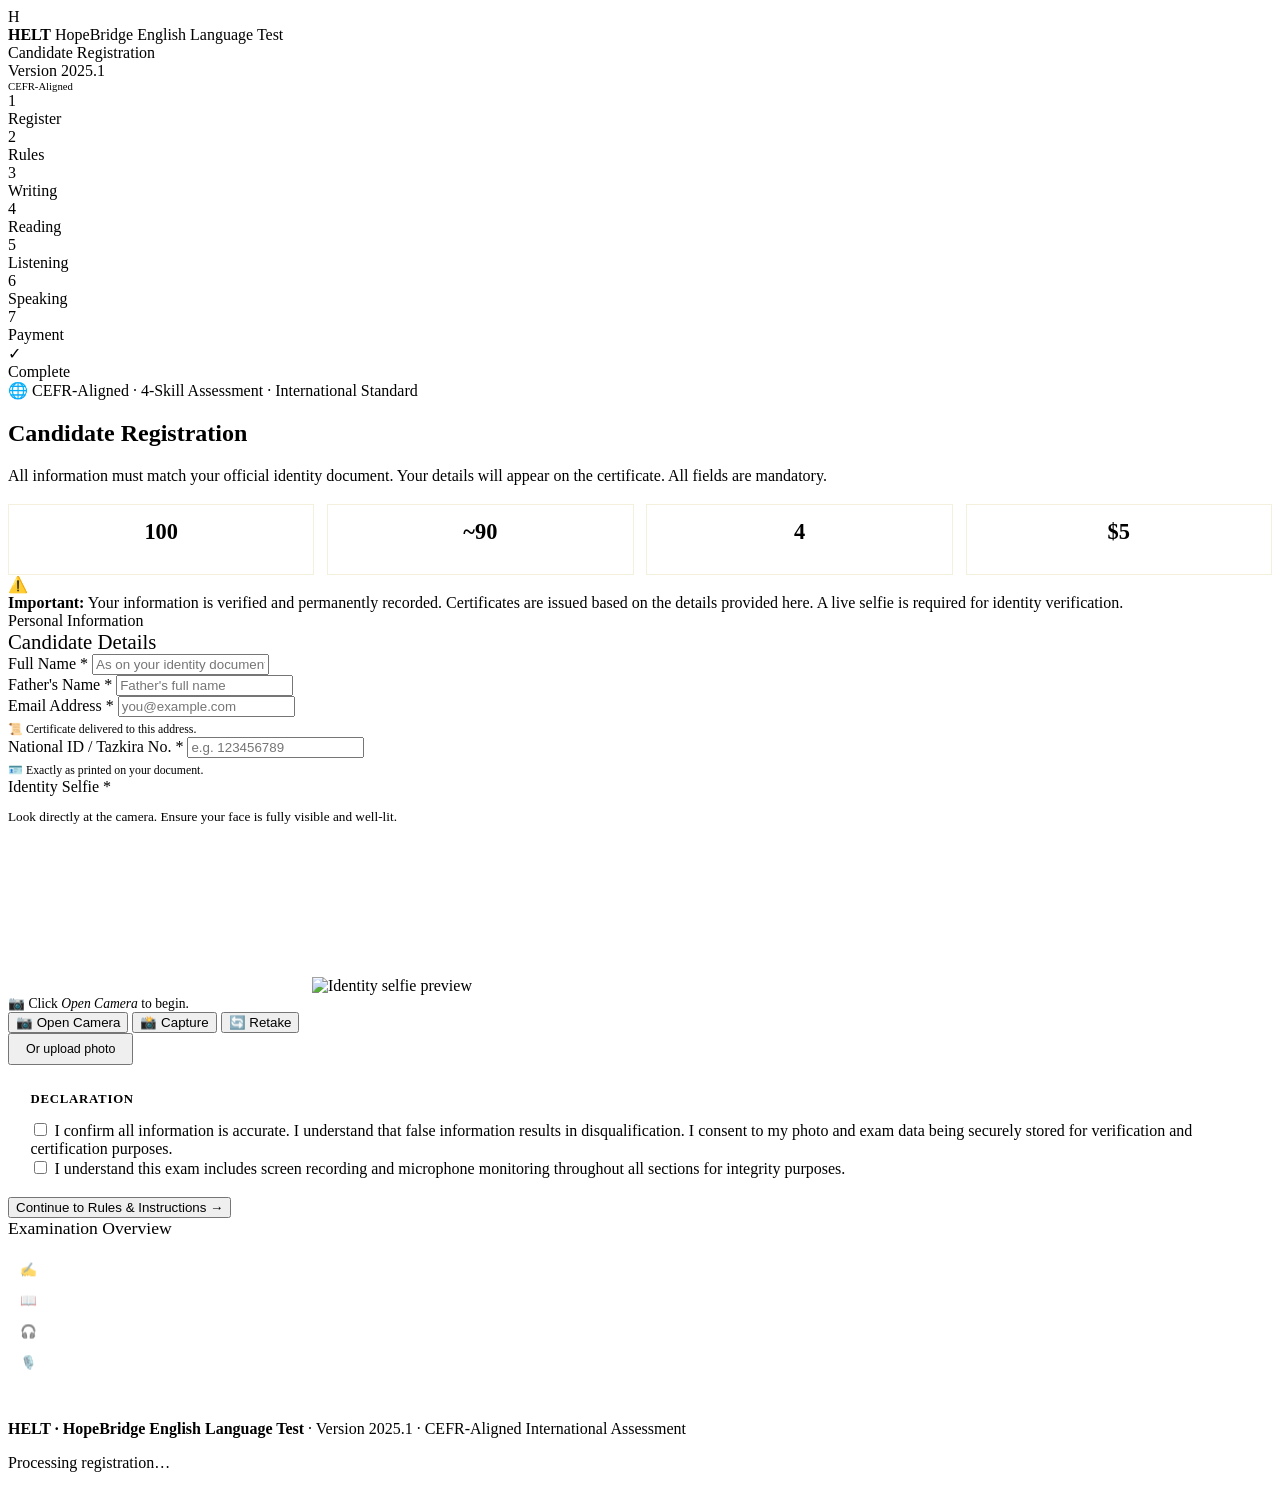
==== index.html @ 93f9d71b "Add files via upload" ====
<!DOCTYPE html>
<html lang="en">
<head>
<meta charset="UTF-8"/><meta name="viewport" content="width=device-width,initial-scale=1"/>
<title>Register — HELT · HopeBridge English Language Test</title>
<link rel="stylesheet" href="css/style.css"/>
<style>
.stat-row{display:grid;grid-template-columns:repeat(4,1fr);gap:.8rem;margin-top:1.2rem;}
.stat{background:rgba(255,255,255,.06);border:1px solid rgba(200,168,75,.18);border-radius:var(--r);padding:.9rem;text-align:center;}
.stat .sv{font-family:var(--font-d);font-size:1.4rem;color:var(--gold);font-weight:700;}
.stat .sl{font-size:.65rem;text-transform:uppercase;letter-spacing:.08em;color:rgba(255,255,255,.45);font-weight:600;margin-top:.2rem;}
</style>
</head>
<body>

<header class="h-bar">
  <div class="h-logo">
    <div class="h-logo-img" id="logo-wrap">
      <!-- Replace src with your logo file. If no image, the text fallback shows. -->
      <img src="assets/logo.png" alt="HELT Logo" onerror="this.style.display='none';document.getElementById('logo-txt').style.display='flex';" style="width:100%;height:100%;object-fit:contain;"/>
      <div class="logo-placeholder" id="logo-txt" style="display:none;">H</div>
    </div>
    <div class="h-title">
      <strong>HELT</strong>
      <span>HopeBridge English Language Test</span>
    </div>
  </div>
  <div class="h-center">Candidate Registration</div>
  <div class="h-right">
    <div>Version 2025.1</div>
    <div style="color:var(--gold);font-size:.67rem;">CEFR-Aligned</div>
  </div>
</header>

<div class="wrap">

  <!-- STEPS -->
  <div class="steps">
    <div class="step active"><div class="step-dot">1</div><div class="step-lbl">Register</div></div>
    <div class="step"><div class="step-dot">2</div><div class="step-lbl">Rules</div></div>
    <div class="step"><div class="step-dot">3</div><div class="step-lbl">Writing</div></div>
    <div class="step"><div class="step-dot">4</div><div class="step-lbl">Reading</div></div>
    <div class="step"><div class="step-dot">5</div><div class="step-lbl">Listening</div></div>
    <div class="step"><div class="step-dot">6</div><div class="step-lbl">Speaking</div></div>
    <div class="step"><div class="step-dot">7</div><div class="step-lbl">Payment</div></div>
    <div class="step"><div class="step-dot">✓</div><div class="step-lbl">Complete</div></div>
  </div>

  <!-- HERO -->
  <div class="hero-band mb3">
    <div class="chip">🌐 CEFR-Aligned · 4-Skill Assessment · International Standard</div>
    <h2>Candidate Registration</h2>
    <p>All information must match your official identity document. Your details will appear on the certificate. All fields are mandatory.</p>
    <div class="stat-row">
      <div class="stat"><div class="sv">100</div><div class="sl">Total Marks</div></div>
      <div class="stat"><div class="sv">~90</div><div class="sl">Minutes</div></div>
      <div class="stat"><div class="sv">4</div><div class="sl">Skills</div></div>
      <div class="stat"><div class="sv">$5</div><div class="sl">Exam Fee</div></div>
    </div>
  </div>

  <div class="alert alert-gold mb2">
    <span class="alert-icon">⚠️</span>
    <div><strong>Important:</strong> Your information is verified and permanently recorded. Certificates are issued based on the details provided here. A live selfie is required for identity verification.</div>
  </div>

  <!-- FORM -->
  <div class="card">
    <div class="s-label">Personal Information</div>
    <div class="s-title" style="font-size:1.3rem;">Candidate Details</div>
    <div class="divider"></div>

    <form id="reg-form" novalidate>
      <div class="g2">
        <div class="fg">
          <label class="fl" for="fullName">Full Name <span class="req">*</span></label>
          <input class="fi" type="text" id="fullName" name="fullName" placeholder="As on your identity document" required autocomplete="name"/>
          <div class="ferr"></div>
        </div>
        <div class="fg">
          <label class="fl" for="fatherName">Father's Name <span class="req">*</span></label>
          <input class="fi" type="text" id="fatherName" name="fatherName" placeholder="Father's full name" required autocomplete="off"/>
          <div class="ferr"></div>
        </div>
      </div>
      <div class="g2">
        <div class="fg">
          <label class="fl" for="email">Email Address <span class="req">*</span></label>
          <input class="fi" type="email" id="email" name="email" placeholder="you@example.com" required autocomplete="email"/>
          <div class="ferr"></div>
          <div style="font-size:.74rem;color:var(--muted);margin-top:.3rem;">📜 Certificate delivered to this address.</div>
        </div>
        <div class="fg">
          <label class="fl" for="idNumber">National ID / Tazkira No. <span class="req">*</span></label>
          <input class="fi" type="text" id="idNumber" name="idNumber" placeholder="e.g. 123456789" required data-min="5" autocomplete="off"/>
          <div class="ferr"></div>
          <div style="font-size:.74rem;color:var(--muted);margin-top:.3rem;">🪪 Exactly as printed on your document.</div>
        </div>
      </div>

      <!-- SELFIE -->
      <div class="fg">
        <label class="fl">Identity Selfie <span class="req">*</span></label>
        <div class="cam-box">
          <p style="font-size:.83rem;color:var(--muted);margin-bottom:1rem;">Look directly at the camera. Ensure your face is fully visible and well-lit.</p>
          <video id="selfie-video" autoplay playsinline></video>
          <canvas id="selfie-canvas" width="480" height="360" style="display:none;"></canvas>
          <img id="selfie-preview" alt="Identity selfie preview"/>
          <div id="cam-msg" style="font-size:.85rem;color:var(--muted);">📷 Click <em>Open Camera</em> to begin.</div>
          <div class="cam-controls">
            <button type="button" class="btn btn-primary" id="openCam">📷 Open Camera</button>
            <button type="button" class="btn btn-gold hidden" id="captureSelfie">📸 Capture</button>
            <button type="button" class="btn btn-outline hidden" id="retakeSelfie">🔄 Retake</button>
          </div>
          <input type="file" id="selfie-file" accept="image/*" capture="user" style="display:none;"/>
          <button type="button" class="btn btn-outline mt2" id="uploadSelfie" style="font-size:.78rem;padding:.45rem 1rem;">Or upload photo</button>
        </div>
        <div class="ferr" id="selfie-err"></div>
      </div>

      <!-- CONSENT -->
      <div style="background:var(--ivory);border:1.5px solid var(--border-2);border-radius:var(--r);padding:1.2rem 1.4rem;margin-top:.5rem;">
        <div style="font-size:.8rem;font-weight:600;color:var(--ink);margin-bottom:.8rem;text-transform:uppercase;letter-spacing:.06em;">Declaration</div>
        <div class="chk-row">
          <input type="checkbox" id="consent" required/>
          <label for="consent">I confirm all information is accurate. I understand that false information results in disqualification. I consent to my photo and exam data being securely stored for verification and certification purposes.</label>
        </div>
        <div class="chk-row">
          <input type="checkbox" id="consent2" required/>
          <label for="consent2">I understand this exam includes screen recording and microphone monitoring throughout all sections for integrity purposes.</label>
        </div>
        <div class="ferr" id="consent-err"></div>
      </div>

      <div class="mt3">
        <button type="submit" class="btn btn-gold btn-lg btn-full">Continue to Rules & Instructions →</button>
      </div>
    </form>
  </div>

  <!-- EXAM OVERVIEW -->
  <div class="card card-dark">
    <div style="font-family:var(--font-d);font-size:1.1rem;color:var(--gold);margin-bottom:.9rem;">Examination Overview</div>
    <table class="tbl">
      <tr style="background:transparent;"><td style="border:none;padding:.4rem .6rem;font-size:.84rem;color:rgba(255,255,255,.7);">✍️ Writing</td><td style="border:none;color:rgba(255,255,255,.7);font-size:.84rem;">25 marks · 30 min · Examiner review</td></tr>
      <tr style="background:transparent;"><td style="border:none;padding:.4rem .6rem;font-size:.84rem;color:rgba(255,255,255,.7);">📖 Reading</td><td style="border:none;color:rgba(255,255,255,.7);font-size:.84rem;">25 marks · 25 min · Auto-graded</td></tr>
      <tr style="background:transparent;"><td style="border:none;padding:.4rem .6rem;font-size:.84rem;color:rgba(255,255,255,.7);">🎧 Listening</td><td style="border:none;color:rgba(255,255,255,.7);font-size:.84rem;">25 marks · 20 min · Auto-graded</td></tr>
      <tr style="background:transparent;"><td style="border:none;padding:.4rem .6rem;font-size:.84rem;color:rgba(255,255,255,.7);">🎙️ Speaking</td><td style="border:none;color:rgba(255,255,255,.7);font-size:.84rem;">25 marks · 15 min · Examiner review</td></tr>
    </table>
    <div style="margin-top:.8rem;font-size:.74rem;color:rgba(255,255,255,.3);border-top:1px solid rgba(255,255,255,.08);padding-top:.8rem;">
      CEFR levels: Elementary (A1) · Basic (A2–B1) · Intermediate (B1–B2) · Advanced (C1–C2)
    </div>
  </div>

</div>

<footer class="footer"><strong>HELT · HopeBridge English Language Test</strong> · Version 2025.1 · CEFR-Aligned International Assessment</footer>

<div id="loading"><div class="spin"></div><p>Processing registration…</p></div>

<script src="js/utils.js"></script>
<script>
// ── SELFIE CAM ──────────────────────────────────────────────
let stream=null, selfieDataUrl=null;
const vid=document.getElementById('selfie-video');
const cvs=document.getElementById('selfie-canvas');
const prv=document.getElementById('selfie-preview');
const camMsg=document.getElementById('cam-msg');
const openBtn=document.getElementById('openCam');
const capBtn=document.getElementById('captureSelfie');
const retakeBtn=document.getElementById('retakeSelfie');
const fileInp=document.getElementById('selfie-file');
const uploadBtn=document.getElementById('uploadSelfie');

openBtn.addEventListener('click', async()=>{
  try{
    stream=await navigator.mediaDevices.getUserMedia({video:{facingMode:'user'},audio:false});
    vid.srcObject=stream; vid.style.display='block';
    camMsg.style.display='none'; openBtn.classList.add('hidden');
    capBtn.classList.remove('hidden');
  }catch{ fileInp.click(); }
});

capBtn.addEventListener('click', ()=>{
  const ctx=cvs.getContext('2d');
  cvs.width=vid.videoWidth||480; cvs.height=vid.videoHeight||360;
  ctx.drawImage(vid,0,0);
  selfieDataUrl=cvs.toDataURL('image/jpeg',.88);
  prv.src=selfieDataUrl; prv.style.display='block';
  vid.style.display='none';
  capBtn.classList.add('hidden'); retakeBtn.classList.remove('hidden');
  uploadBtn.style.display='none';
  if(stream){stream.getTracks().forEach(t=>t.stop());stream=null;}
  document.getElementById('selfie-err').classList.remove('show');
});

retakeBtn.addEventListener('click',()=>{
  selfieDataUrl=null; prv.style.display='none'; prv.src='';
  retakeBtn.classList.add('hidden'); openBtn.classList.remove('hidden');
  camMsg.style.display='block'; uploadBtn.style.display='';
});

uploadBtn.addEventListener('click',()=>fileInp.click());
fileInp.addEventListener('change',e=>{
  const f=e.target.files[0]; if(!f) return;
  const r=new FileReader();
  r.onload=ev=>{
    selfieDataUrl=ev.target.result; prv.src=selfieDataUrl; prv.style.display='block';
    camMsg.style.display='none'; openBtn.classList.add('hidden');
    retakeBtn.classList.remove('hidden'); capBtn.classList.add('hidden');
    document.getElementById('selfie-err').classList.remove('show');
  };
  r.readAsDataURL(f);
});

// ── FORM SUBMIT ──────────────────────────────────────────────
document.getElementById('reg-form').addEventListener('submit', function(e){
  e.preventDefault();
  let ok=validateForm(this);

  if(!selfieDataUrl){
    const el=document.getElementById('selfie-err');
    el.textContent='Please capture or upload your identity photo.';
    el.classList.add('show'); ok=false;
  }
  if(!document.getElementById('consent').checked||!document.getElementById('consent2').checked){
    const el=document.getElementById('consent-err');
    el.textContent='Please confirm both declarations to proceed.';
    el.classList.add('show'); ok=false;
  } else { document.getElementById('consent-err').classList.remove('show'); }

  if(!ok) return;

  showLoad('Preparing your examination…');

  const setIdx = Math.floor(Date.now()/1000) % 3;
  const examId = makeExamId();

  const candidate={
    fullName:  document.getElementById('fullName').value.trim(),
    fatherName:document.getElementById('fatherName').value.trim(),
    email:     document.getElementById('email').value.trim(),
    idNumber:  document.getElementById('idNumber').value.trim(),
    selfie:    selfieDataUrl,
    examId, setIdx,
    registeredAt: new Date().toISOString()
  };

  S.set('candidate',  candidate);
  S.set('qSetIdx',    setIdx);
  S.set('examId',     examId);
  S.set('tabSwitches',0);

  setTimeout(()=>{ hideLoad(); window.location.href='rules.html'; }, 800);
});

document.querySelectorAll('.fi').forEach(i=>i.addEventListener('blur',()=>validateField(i)));
</script>
</body>
</html>
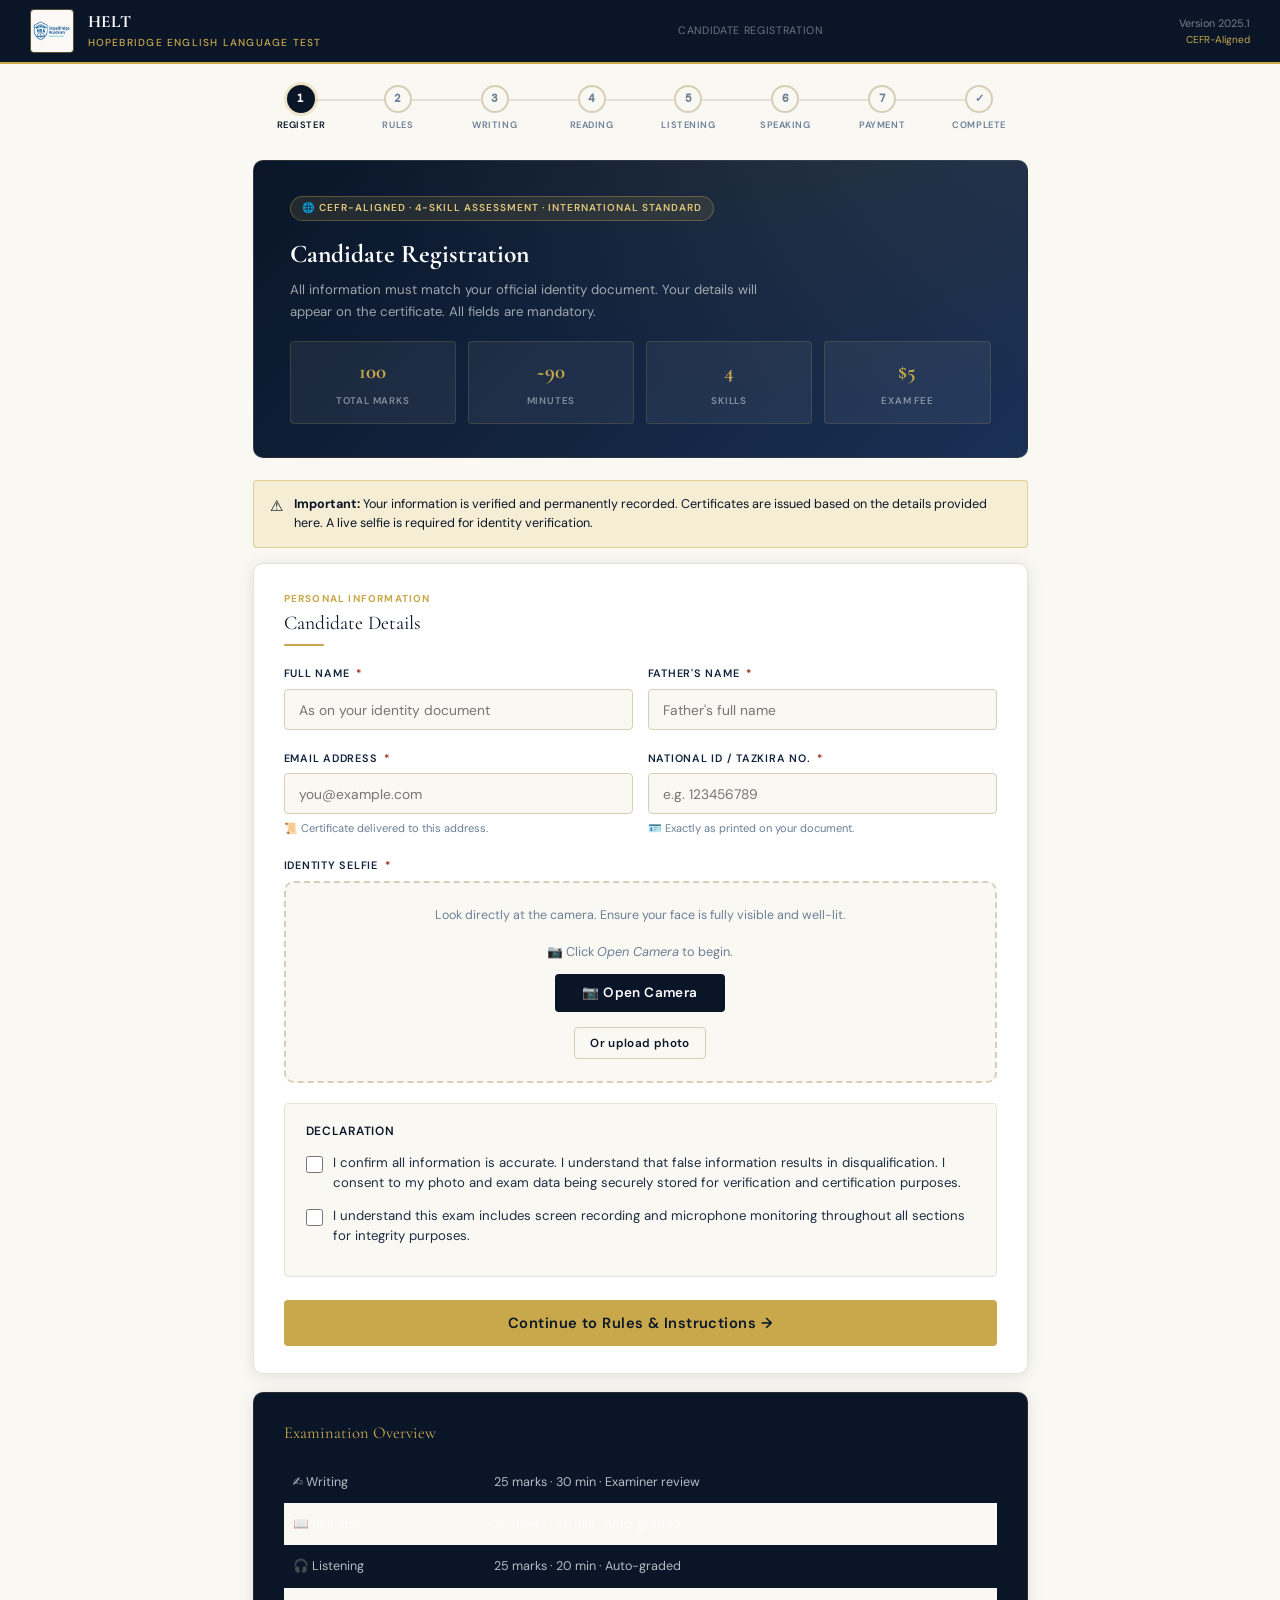
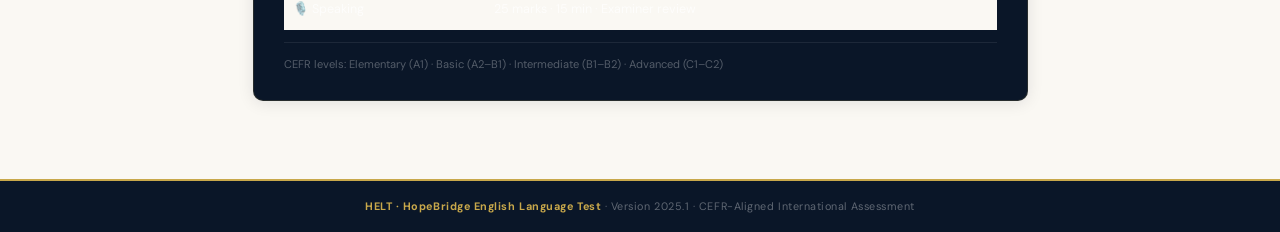
==== commit 8fba5f07: "Update index.html" ====
--- a/index.html
+++ b/index.html
@@ -3,7 +3,7 @@
 <head>
 <meta charset="UTF-8"/><meta name="viewport" content="width=device-width,initial-scale=1"/>
 <title>Register — HELT · HopeBridge English Language Test</title>
-<link rel="stylesheet" href="css/style.css"/>
+<link rel="stylesheet" href="style.css"/>
 <style>
 .stat-row{display:grid;grid-template-columns:repeat(4,1fr);gap:.8rem;margin-top:1.2rem;}
 .stat{background:rgba(255,255,255,.06);border:1px solid rgba(200,168,75,.18);border-radius:var(--r);padding:.9rem;text-align:center;}
@@ -17,7 +17,7 @@
   <div class="h-logo">
     <div class="h-logo-img" id="logo-wrap">
       <!-- Replace src with your logo file. If no image, the text fallback shows. -->
-      <img src="assets/logo.png" alt="HELT Logo" onerror="this.style.display='none';document.getElementById('logo-txt').style.display='flex';" style="width:100%;height:100%;object-fit:contain;"/>
+      <img src="logo.png" alt="HELT Logo" onerror="this.style.display='none';document.getElementById('logo-txt').style.display='flex';" style="width:100%;height:100%;object-fit:contain;"/>
       <div class="logo-placeholder" id="logo-txt" style="display:none;">H</div>
     </div>
     <div class="h-title">
@@ -158,7 +158,7 @@
 
 <div id="loading"><div class="spin"></div><p>Processing registration…</p></div>
 
-<script src="js/utils.js"></script>
+<script src="utils.js"></script>
 <script>
 // ── SELFIE CAM ──────────────────────────────────────────────
 let stream=null, selfieDataUrl=null;
--- a/style.css
+++ b/style.css
@@ -0,0 +1,907 @@
+@import url('https://fonts.googleapis.com/css2?family=Cormorant+Garamond:ital,wght@0,400;0,600;0,700;1,400&family=DM+Sans:wght@300;400;500;600&family=DM+Mono:wght@400;500&display=swap');
+
+:root {
+  --ink:        #0A1628;
+  --ink-2:      #12243D;
+  --ink-3:      #1A3055;
+  --gold:       #C8A84B;
+  --gold-2:     #E2C87A;
+  --gold-pale:  #F5EDD4;
+  --ivory:      #FAF8F3;
+  --white:      #FFFFFF;
+  --text:       #1C2D42;
+  --muted:      #6B7F96;
+  --border:     #D8CEB8;
+  --border-2:   #E8E2D6;
+  --ok:         #1E7A4A;
+  --err:        #9B2316;
+  --warn:       #B5620A;
+  --r:          4px;
+  --r-lg:       10px;
+  --sh:         0 2px 16px rgba(10,22,40,.10);
+  --sh-lg:      0 8px 40px rgba(10,22,40,.16);
+  --sh-xl:      0 20px 60px rgba(10,22,40,.22);
+  --tr:         .18s ease;
+  --font-d:     'Cormorant Garamond', Georgia, serif;
+  --font-b:     'DM Sans', system-ui, sans-serif;
+  --font-m:     'DM Mono', 'Courier New', monospace;
+}
+
+*, *::before, *::after { box-sizing: border-box; margin: 0; padding: 0; }
+html { font-size: 15px; scroll-behavior: smooth; }
+
+body {
+  font-family: var(--font-b);
+  background: var(--ivory);
+  color: var(--text);
+  min-height: 100vh;
+  line-height: 1.65;
+  -webkit-font-smoothing: antialiased;
+}
+
+::-webkit-scrollbar { width: 5px; }
+::-webkit-scrollbar-track { background: transparent; }
+::-webkit-scrollbar-thumb { background: var(--gold); border-radius: 3px; }
+
+/* ─── HEADER ───────────────────────────────────────────────── */
+.h-bar {
+  background: var(--ink);
+  border-bottom: 2px solid var(--gold);
+  display: grid;
+  grid-template-columns: auto 1fr auto;
+  align-items: center;
+  gap: 1.2rem;
+  padding: 0 2rem;
+  min-height: 64px;
+  position: sticky;
+  top: 0;
+  z-index: 200;
+}
+
+.h-logo {
+  display: flex;
+  align-items: center;
+  gap: .9rem;
+}
+
+.h-logo-img {
+  width: 44px;
+  height: 44px;
+  object-fit: contain;
+  border-radius: 4px;
+  border: 1.5px solid rgba(200,168,75,.35);
+  background: rgba(200,168,75,.07);
+  display: flex;
+  align-items: center;
+  justify-content: center;
+  overflow: hidden;
+  flex-shrink: 0;
+}
+
+.h-logo-img img { width: 100%; height: 100%; object-fit: contain; }
+.h-logo-img .logo-placeholder {
+  font-family: var(--font-d);
+  font-size: 1.3rem;
+  font-weight: 700;
+  color: var(--gold);
+  letter-spacing: -.02em;
+}
+
+.h-title { line-height: 1.2; }
+.h-title strong {
+  display: block;
+  font-family: var(--font-d);
+  font-size: 1.15rem;
+  font-weight: 700;
+  color: var(--white);
+  letter-spacing: .01em;
+}
+.h-title span {
+  font-size: .68rem;
+  color: var(--gold);
+  letter-spacing: .12em;
+  text-transform: uppercase;
+  font-weight: 500;
+}
+
+.h-center {
+  text-align: center;
+  font-size: .72rem;
+  color: rgba(255,255,255,.4);
+  letter-spacing: .06em;
+  text-transform: uppercase;
+}
+
+.h-right {
+  text-align: right;
+  font-size: .72rem;
+  color: rgba(255,255,255,.45);
+  line-height: 1.5;
+}
+.h-right .h-name { color: var(--gold-2); font-weight: 600; font-size: .8rem; }
+.h-right .h-id   { font-family: var(--font-m); font-size: .67rem; color: rgba(255,255,255,.3); }
+
+/* ─── TIMER BAR ────────────────────────────────────────────── */
+.t-bar {
+  background: var(--ink-2);
+  border-bottom: 1px solid rgba(200,168,75,.2);
+  display: flex;
+  align-items: center;
+  justify-content: space-between;
+  padding: .5rem 2rem;
+  gap: 1.5rem;
+  position: sticky;
+  top: 64px;
+  z-index: 199;
+}
+
+.t-section {
+  display: flex;
+  align-items: center;
+  gap: .6rem;
+  font-size: .72rem;
+  color: rgba(255,255,255,.45);
+  letter-spacing: .06em;
+  text-transform: uppercase;
+  font-weight: 500;
+}
+.t-section-dot {
+  width: 6px; height: 6px;
+  border-radius: 50%;
+  background: var(--gold);
+  flex-shrink: 0;
+}
+
+.t-timer {
+  display: flex;
+  flex-direction: column;
+  align-items: center;
+}
+.t-label {
+  font-size: .58rem;
+  letter-spacing: .1em;
+  text-transform: uppercase;
+  color: rgba(255,255,255,.3);
+  margin-bottom: .1rem;
+}
+.t-value {
+  font-family: var(--font-m);
+  font-size: 1.5rem;
+  color: var(--white);
+  letter-spacing: .06em;
+  font-weight: 500;
+  line-height: 1;
+}
+.t-value.warn   { color: #FFB347; }
+.t-value.danger { color: #FF5C5C; animation: blink .7s infinite; }
+
+.t-info {
+  font-size: .7rem;
+  color: rgba(255,255,255,.3);
+  text-align: right;
+  line-height: 1.6;
+}
+
+.t-progress {
+  height: 2px;
+  background: rgba(255,255,255,.07);
+  overflow: hidden;
+}
+.t-progress-fill {
+  height: 100%;
+  background: linear-gradient(90deg, var(--gold), var(--gold-2));
+  transition: width 1s linear;
+}
+
+@keyframes blink { 0%,100%{opacity:1} 50%{opacity:.4} }
+
+/* ─── STEP TRACKER ─────────────────────────────────────────── */
+.steps {
+  display: flex;
+  align-items: center;
+  gap: 0;
+  padding: 1.4rem 0 1.8rem;
+  overflow-x: auto;
+}
+
+.step {
+  display: flex;
+  flex-direction: column;
+  align-items: center;
+  gap: .3rem;
+  flex: 1;
+  min-width: 72px;
+  position: relative;
+}
+
+.step:not(:last-child)::after {
+  content: '';
+  position: absolute;
+  top: 14px;
+  left: calc(50% + 14px);
+  right: calc(-50% + 14px);
+  height: 1.5px;
+  background: var(--border-2);
+}
+.step.done:not(:last-child)::after { background: var(--gold); }
+
+.step-dot {
+  width: 28px; height: 28px;
+  border-radius: 50%;
+  border: 2px solid var(--border);
+  background: var(--ivory);
+  display: flex;
+  align-items: center;
+  justify-content: center;
+  font-size: .72rem;
+  font-weight: 700;
+  color: var(--muted);
+  z-index: 1;
+  position: relative;
+  transition: all var(--tr);
+  font-family: var(--font-m);
+}
+.step.done   .step-dot { background: var(--gold); border-color: var(--gold); color: var(--ink); }
+.step.active .step-dot { background: var(--ink);  border-color: var(--ink);  color: var(--white); box-shadow: 0 0 0 3px rgba(200,168,75,.25); }
+
+.step-lbl {
+  font-size: .62rem;
+  font-weight: 600;
+  letter-spacing: .06em;
+  text-transform: uppercase;
+  color: var(--muted);
+  text-align: center;
+}
+.step.active .step-lbl { color: var(--ink); }
+.step.done   .step-lbl { color: var(--gold); }
+
+/* ─── LAYOUT ────────────────────────────────────────────────── */
+.wrap   { max-width: 820px;  margin: 0 auto; padding: 0 1.5rem 4rem; }
+.wrap-w { max-width: 1020px; margin: 0 auto; padding: 0 1.5rem 4rem; }
+
+/* ─── CARD ──────────────────────────────────────────────────── */
+.card {
+  background: var(--white);
+  border: 1px solid var(--border-2);
+  border-radius: var(--r-lg);
+  box-shadow: var(--sh);
+  padding: 1.8rem 2rem;
+  margin-bottom: 1.2rem;
+}
+.card-sm { padding: 1.2rem 1.5rem; }
+.card-dark {
+  background: var(--ink);
+  border-color: rgba(200,168,75,.15);
+  color: var(--white);
+}
+
+/* ─── HERO BAND ─────────────────────────────────────────────── */
+.hero-band {
+  background: linear-gradient(135deg, var(--ink) 0%, var(--ink-3) 100%);
+  border-radius: var(--r-lg);
+  padding: 2.2rem 2.4rem;
+  margin-bottom: 1.2rem;
+  position: relative;
+  overflow: hidden;
+  border: 1px solid rgba(200,168,75,.15);
+}
+.hero-band::after {
+  content: '';
+  position: absolute;
+  inset: 0;
+  background: radial-gradient(ellipse at 80% -20%, rgba(200,168,75,.1) 0%, transparent 60%);
+  pointer-events: none;
+}
+.hero-band h2 {
+  font-family: var(--font-d);
+  font-size: 1.7rem;
+  color: var(--white);
+  margin-bottom: .3rem;
+}
+.hero-band p { color: rgba(255,255,255,.6); font-size: .88rem; max-width: 500px; }
+.hero-band .chip {
+  display: inline-flex;
+  align-items: center;
+  gap: .4rem;
+  background: rgba(200,168,75,.12);
+  border: 1px solid rgba(200,168,75,.35);
+  color: var(--gold-2);
+  font-size: .67rem;
+  letter-spacing: .1em;
+  text-transform: uppercase;
+  font-weight: 600;
+  padding: .22rem .75rem;
+  border-radius: 20px;
+  margin-bottom: .8rem;
+}
+
+/* ─── FORM ──────────────────────────────────────────────────── */
+.fg { margin-bottom: 1.3rem; }
+
+.fl {
+  display: block;
+  font-size: .72rem;
+  font-weight: 600;
+  letter-spacing: .07em;
+  text-transform: uppercase;
+  color: var(--ink-2);
+  margin-bottom: .4rem;
+}
+.fl .req { color: var(--err); margin-left: .2rem; }
+
+.fi, .fsel, .fta {
+  width: 100%;
+  padding: .7rem .95rem;
+  border: 1.5px solid var(--border);
+  border-radius: var(--r);
+  font-family: var(--font-b);
+  font-size: .92rem;
+  color: var(--text);
+  background: var(--ivory);
+  outline: none;
+  transition: border-color var(--tr), box-shadow var(--tr), background var(--tr);
+}
+.fi:focus, .fsel:focus, .fta:focus {
+  border-color: var(--gold);
+  box-shadow: 0 0 0 3px rgba(200,168,75,.13);
+  background: var(--white);
+}
+.fi.err { border-color: var(--err); box-shadow: 0 0 0 3px rgba(155,35,22,.09); }
+.fta { resize: vertical; min-height: 100px; }
+.ferr { font-size: .75rem; color: var(--err); margin-top: .28rem; display: none; }
+.ferr.show { display: block; }
+
+/* ─── BUTTONS ───────────────────────────────────────────────── */
+.btn {
+  display: inline-flex;
+  align-items: center;
+  justify-content: center;
+  gap: .45rem;
+  padding: .72rem 1.8rem;
+  border: none;
+  border-radius: var(--r);
+  font-family: var(--font-b);
+  font-size: .9rem;
+  font-weight: 600;
+  letter-spacing: .03em;
+  cursor: pointer;
+  transition: all var(--tr);
+  text-decoration: none;
+  white-space: nowrap;
+}
+.btn-primary { background: var(--ink); color: var(--white); }
+.btn-primary:hover { background: var(--ink-3); transform: translateY(-1px); box-shadow: var(--sh); }
+.btn-gold { background: var(--gold); color: var(--ink); }
+.btn-gold:hover { background: var(--gold-2); transform: translateY(-1px); box-shadow: 0 6px 20px rgba(200,168,75,.3); }
+.btn-outline { background: transparent; color: var(--ink); border: 1.5px solid var(--border); }
+.btn-outline:hover { border-color: var(--gold); color: var(--gold); }
+.btn-ghost { background: rgba(255,255,255,.06); color: var(--white); border: 1px solid rgba(255,255,255,.12); }
+.btn-ghost:hover { background: rgba(255,255,255,.11); }
+.btn:disabled { opacity: .45; pointer-events: none; }
+.btn-lg { padding: .88rem 2.4rem; font-size: .98rem; }
+.btn-full { width: 100%; }
+
+/* ─── ALERT / INFO BOX ──────────────────────────────────────── */
+.alert {
+  display: flex;
+  gap: .7rem;
+  align-items: flex-start;
+  padding: .9rem 1.1rem;
+  border-radius: var(--r);
+  font-size: .84rem;
+  line-height: 1.55;
+  margin-bottom: .9rem;
+}
+.alert-icon { font-size: 1rem; flex-shrink: 0; margin-top: .05rem; }
+.alert-gold  { background: var(--gold-pale);  border: 1px solid rgba(200,168,75,.45); color: var(--ink); }
+.alert-blue  { background: #EEF3FB;           border: 1px solid #BDD0EC; color: var(--ink); }
+.alert-red   { background: #FDF0EE;           border: 1px solid #E8B0A8; color: var(--err); }
+.alert-green { background: #EAF7EF;           border: 1px solid #A3D9B8; color: var(--ok);  }
+.alert-dark  { background: rgba(255,255,255,.05); border: 1px solid rgba(255,255,255,.1); color: rgba(255,255,255,.8); }
+
+/* ─── SECTION LABEL / HEADING ───────────────────────────────── */
+.s-label {
+  font-size: .67rem;
+  font-weight: 700;
+  letter-spacing: .12em;
+  text-transform: uppercase;
+  color: var(--gold);
+  margin-bottom: .3rem;
+}
+.s-title {
+  font-family: var(--font-d);
+  font-size: 1.6rem;
+  color: var(--ink);
+  line-height: 1.2;
+}
+.s-sub {
+  font-size: .85rem;
+  color: var(--muted);
+  margin-top: .2rem;
+}
+.divider {
+  width: 40px; height: 2px;
+  background: var(--gold);
+  border-radius: 1px;
+  margin: .55rem 0 1.3rem;
+}
+
+/* ─── BADGE ─────────────────────────────────────────────────── */
+.badge {
+  display: inline-flex;
+  align-items: center;
+  gap: .3rem;
+  padding: .2rem .65rem;
+  border-radius: 20px;
+  font-size: .67rem;
+  font-weight: 700;
+  letter-spacing: .07em;
+  text-transform: uppercase;
+}
+.badge-gold  { background: var(--gold-pale); color: var(--ink);  border: 1px solid rgba(200,168,75,.5); }
+.badge-ink   { background: var(--ink);       color: var(--white); }
+.badge-green { background: #EAF7EF;          color: var(--ok);   border: 1px solid #A3D9B8; }
+.badge-red   { background: #FDF0EE;          color: var(--err);  border: 1px solid #E8B0A8; }
+
+/* ─── MCQ ───────────────────────────────────────────────────── */
+.mcq { display: flex; flex-direction: column; gap: .55rem; }
+
+.mcq-opt {
+  display: flex;
+  align-items: flex-start;
+  gap: .85rem;
+  padding: .82rem 1rem;
+  border: 1.5px solid var(--border-2);
+  border-radius: var(--r);
+  cursor: pointer;
+  transition: all var(--tr);
+  user-select: none;
+  background: var(--white);
+}
+.mcq-opt:hover { border-color: var(--gold); background: #FFFDF5; }
+.mcq-opt.sel  { border-color: var(--ink); background: var(--ink); color: var(--white); }
+.mcq-opt.sel .opt-k { background: var(--gold); color: var(--ink); border-color: var(--gold); }
+.mcq-opt input { display: none; }
+
+.opt-k {
+  width: 26px; height: 26px;
+  border-radius: 50%;
+  border: 1.5px solid var(--border);
+  background: var(--ivory);
+  display: flex;
+  align-items: center;
+  justify-content: center;
+  font-size: .72rem;
+  font-weight: 700;
+  flex-shrink: 0;
+  color: var(--ink);
+  font-family: var(--font-m);
+  transition: all var(--tr);
+}
+
+/* ─── PASSAGE ───────────────────────────────────────────────── */
+.passage {
+  background: var(--ivory);
+  border: 1px solid var(--border-2);
+  border-left: 3px solid var(--gold);
+  border-radius: 0 var(--r) var(--r) 0;
+  padding: 1.4rem 1.7rem;
+  font-size: .9rem;
+  line-height: 1.85;
+  max-height: 360px;
+  overflow-y: auto;
+  color: var(--text);
+}
+
+/* ─── RECORDING UI ──────────────────────────────────────────── */
+.rec-stage {
+  background: linear-gradient(160deg, var(--ink) 0%, #0D2545 100%);
+  border-radius: var(--r-lg);
+  padding: 2.2rem 2rem;
+  text-align: center;
+  color: var(--white);
+  border: 1px solid rgba(200,168,75,.15);
+  position: relative;
+  overflow: hidden;
+}
+.rec-stage::before {
+  content: '';
+  position: absolute;
+  top: -40px; right: -40px;
+  width: 200px; height: 200px;
+  border-radius: 50%;
+  background: radial-gradient(circle, rgba(200,168,75,.07) 0%, transparent 70%);
+  pointer-events: none;
+}
+
+.rec-ring {
+  width: 100px; height: 100px;
+  margin: 1rem auto;
+  position: relative;
+}
+.rec-ring svg { transform: rotate(-90deg); }
+.rec-ring .r-bg   { fill: none; stroke: rgba(255,255,255,.08); stroke-width: 7; }
+.rec-ring .r-fill { fill: none; stroke: var(--gold); stroke-width: 7; stroke-linecap: round;
+                    stroke-dasharray: 264; stroke-dashoffset: 264; transition: stroke-dashoffset .4s ease; }
+.rec-ring .r-fill.sp { stroke: #FF5C5C; }
+.rec-ring .r-val {
+  position: absolute; top: 50%; left: 50%;
+  transform: translate(-50%,-50%);
+  font-family: var(--font-m); font-size: 1.5rem;
+  font-weight: 500; color: var(--white); line-height: 1;
+}
+
+.wave { display: flex; align-items: center; justify-content: center; gap: 3px; height: 36px; margin: .6rem 0; }
+.wb   { width: 3px; background: var(--gold); border-radius: 2px; height: 5px; transition: height .1s; }
+.wb.live { animation: wv 1s ease-in-out infinite; }
+.wb:nth-child(1){animation-delay:0s} .wb:nth-child(2){animation-delay:.08s}
+.wb:nth-child(3){animation-delay:.16s} .wb:nth-child(4){animation-delay:.24s}
+.wb:nth-child(5){animation-delay:.32s} .wb:nth-child(6){animation-delay:.4s}
+.wb:nth-child(7){animation-delay:.32s} .wb:nth-child(8){animation-delay:.24s}
+.wb:nth-child(9){animation-delay:.16s} .wb:nth-child(10){animation-delay:.08s}
+.wb:nth-child(11){animation-delay:0s} .wb:nth-child(12){animation-delay:.08s}
+.wb:nth-child(13){animation-delay:.16s} .wb:nth-child(14){animation-delay:.24s}
+.wb:nth-child(15){animation-delay:.08s}
+@keyframes wv { 0%,100%{height:5px} 50%{height:26px} }
+
+/* ─── AUDIO PLAYER ──────────────────────────────────────────── */
+.audio-stage {
+  background: linear-gradient(160deg, var(--ink) 0%, var(--ink-3) 100%);
+  border-radius: var(--r-lg);
+  padding: 2rem;
+  text-align: center;
+  color: var(--white);
+  border: 1px solid rgba(200,168,75,.15);
+  margin-bottom: 1.2rem;
+}
+
+.play-btn {
+  width: 72px; height: 72px;
+  border-radius: 50%;
+  background: var(--gold);
+  border: none;
+  color: var(--ink);
+  font-size: 1.7rem;
+  cursor: pointer;
+  transition: all var(--tr);
+  display: inline-flex;
+  align-items: center;
+  justify-content: center;
+  box-shadow: 0 4px 20px rgba(200,168,75,.35);
+  margin: .8rem auto;
+}
+.play-btn:hover:not(:disabled) { transform: scale(1.07); background: var(--gold-2); }
+.play-btn:disabled { opacity: .4; cursor: not-allowed; transform: none; }
+
+.listen-progress { height: 3px; background: rgba(255,255,255,.1); border-radius: 2px; margin: .7rem 0; overflow: hidden; }
+.listen-progress-fill { height: 100%; background: var(--gold); width: 0%; transition: width .3s linear; }
+
+.play-counter {
+  display: inline-flex;
+  align-items: center;
+  gap: .4rem;
+  background: rgba(200,168,75,.12);
+  border: 1px solid rgba(200,168,75,.25);
+  border-radius: 20px;
+  padding: .25rem .85rem;
+  font-size: .72rem;
+  color: var(--gold-2);
+  letter-spacing: .06em;
+  font-weight: 600;
+  margin-top: .5rem;
+}
+
+/* ─── SELFIE / CAM ──────────────────────────────────────────── */
+.cam-box {
+  border: 2px dashed var(--border);
+  border-radius: var(--r-lg);
+  padding: 1.5rem;
+  text-align: center;
+  background: var(--ivory);
+  transition: border-color var(--tr);
+}
+.cam-box:hover { border-color: var(--gold); }
+
+#selfie-video {
+  max-width: 320px; width: 100%;
+  border-radius: var(--r);
+  border: 2px solid var(--border);
+  display: none;
+  margin: 0 auto;
+}
+#selfie-preview {
+  max-width: 320px; width: 100%;
+  border-radius: var(--r);
+  border: 2px solid var(--gold);
+  display: none;
+  margin: .5rem auto;
+}
+.cam-controls { display: flex; gap: .7rem; justify-content: center; flex-wrap: wrap; margin-top: .8rem; }
+
+/* ─── UPLOAD ZONE ───────────────────────────────────────────── */
+.upload-zone {
+  border: 2px dashed var(--border);
+  border-radius: var(--r-lg);
+  padding: 2rem;
+  text-align: center;
+  cursor: pointer;
+  transition: all var(--tr);
+  background: var(--ivory);
+}
+.upload-zone:hover { border-color: var(--gold); background: var(--gold-pale); }
+.upload-zone.has-file { border-color: var(--ok); background: #EAF7EF; border-style: solid; }
+
+/* ─── PAYMENT CARDS ─────────────────────────────────────────── */
+.pay-cards { display: grid; grid-template-columns: 1fr 1fr; gap: 1rem; }
+.pay-card {
+  border: 2px solid var(--border-2);
+  border-radius: var(--r-lg);
+  padding: 1.4rem;
+  cursor: pointer;
+  text-align: center;
+  transition: all var(--tr);
+  background: var(--white);
+}
+.pay-card:hover { border-color: var(--gold); background: #FFFDF5; }
+.pay-card.sel   { border-color: var(--ink); background: #F0F4F9; }
+.pay-card .pi   { font-size: 2rem; margin-bottom: .5rem; }
+.pay-card .pn   { font-weight: 700; color: var(--ink); font-size: .92rem; }
+.pay-card .ps   { font-size: .76rem; color: var(--muted); margin-top: .15rem; }
+
+.pay-detail { display: none; margin-top: .8rem; }
+.pay-detail.show { display: block; }
+
+.bank-num {
+  font-family: var(--font-m);
+  font-size: 1.35rem;
+  color: var(--ink);
+  background: var(--ivory);
+  border: 2px solid var(--gold);
+  border-radius: var(--r);
+  padding: .5rem 1.2rem;
+  display: inline-block;
+  letter-spacing: .06em;
+}
+
+/* ─── Q NAV DOTS ────────────────────────────────────────────── */
+.q-dots { display: flex; gap: .45rem; flex-wrap: wrap; margin-bottom: 1rem; }
+.q-dot {
+  width: 30px; height: 30px;
+  border-radius: 50%;
+  border: 2px solid var(--border-2);
+  background: var(--ivory);
+  display: flex; align-items: center; justify-content: center;
+  font-size: .72rem; font-weight: 700; color: var(--muted);
+  font-family: var(--font-m);
+  transition: all var(--tr);
+}
+.q-dot.ans { background: var(--ink); border-color: var(--ink); color: var(--white); }
+.q-dot.cur { border-color: var(--gold); color: var(--gold); }
+
+/* ─── TABLE ─────────────────────────────────────────────────── */
+.tbl { width: 100%; border-collapse: collapse; font-size: .86rem; }
+.tbl th {
+  background: var(--ink); color: var(--gold);
+  padding: .65rem 1rem; text-align: left;
+  font-size: .67rem; letter-spacing: .08em; text-transform: uppercase; font-weight: 700;
+}
+.tbl td { padding: .72rem 1rem; border-bottom: 1px solid var(--border-2); }
+.tbl tr:nth-child(even) td { background: var(--ivory); }
+.tbl .total td { font-weight: 700; background: var(--gold-pale) !important; border-top: 2px solid var(--gold); }
+.tbl th:first-child { border-radius: var(--r) 0 0 0; }
+.tbl th:last-child  { border-radius: 0 var(--r) 0 0; }
+
+/* ─── LEVEL BANDS ───────────────────────────────────────────── */
+.bands { display: grid; grid-template-columns: repeat(4,1fr); gap: .7rem; }
+.band  { border-radius: var(--r); padding: .85rem; text-align: center; border: 1px solid var(--border-2); }
+.band .bv { font-family: var(--font-d); font-size: 1.25rem; font-weight: 700; }
+.band .bl { font-size: .67rem; text-transform: uppercase; letter-spacing: .07em; font-weight: 700; margin-top: .15rem; }
+.band .bc { font-size: .65rem; color: var(--muted); }
+
+/* ─── SECTION INTRO ─────────────────────────────────────────── */
+.sec-intro { text-align: center; padding: 2.5rem 1rem 1.5rem; }
+.sec-intro .big-icon { font-size: 3.5rem; margin-bottom: .8rem; }
+.sec-intro h2 { font-family: var(--font-d); font-size: 1.9rem; color: var(--ink); margin-bottom: .3rem; }
+.sec-intro p  { color: var(--muted); max-width: 440px; margin: 0 auto 1.5rem; font-size: .88rem; }
+
+.sec-meta { display: flex; justify-content: center; gap: 2rem; margin-bottom: 1.8rem; }
+.sm-item .sv { font-family: var(--font-d); font-size: 1.5rem; color: var(--ink); font-weight: 700; }
+.sm-item .sl { font-size: .65rem; text-transform: uppercase; letter-spacing: .08em; color: var(--muted); font-weight: 600; }
+
+/* ─── MODAL ─────────────────────────────────────────────────── */
+.modal-bg {
+  position: fixed; inset: 0;
+  background: rgba(10,22,40,.7);
+  backdrop-filter: blur(4px);
+  z-index: 800;
+  display: flex; align-items: center; justify-content: center;
+  padding: 1rem;
+}
+.modal-box {
+  background: var(--white);
+  border-radius: var(--r-lg);
+  padding: 2rem 2.2rem;
+  max-width: 460px; width: 100%;
+  box-shadow: var(--sh-xl);
+  border-top: 3px solid var(--gold);
+}
+.modal-title { font-family: var(--font-d); font-size: 1.3rem; color: var(--ink); margin-bottom: .9rem; }
+
+/* ─── LOADING ───────────────────────────────────────────────── */
+#loading {
+  position: fixed; inset: 0;
+  background: rgba(10,22,40,.75);
+  backdrop-filter: blur(6px);
+  z-index: 9999;
+  display: none;
+  flex-direction: column;
+  align-items: center; justify-content: center;
+  gap: 1rem;
+}
+#loading.show { display: flex; }
+.spin {
+  width: 44px; height: 44px;
+  border: 3px solid rgba(255,255,255,.15);
+  border-top-color: var(--gold);
+  border-radius: 50%;
+  animation: spin 1s linear infinite;
+}
+#loading p { color: var(--white); font-size: .88rem; letter-spacing: .04em; }
+@keyframes spin { to { transform: rotate(360deg); } }
+
+/* ─── SECURITY BADGE ────────────────────────────────────────── */
+.sec-badge {
+  display: inline-flex;
+  align-items: center;
+  gap: .4rem;
+  background: rgba(30,122,74,.1);
+  border: 1px solid rgba(30,122,74,.25);
+  border-radius: 20px;
+  padding: .22rem .75rem;
+  font-size: .67rem;
+  font-weight: 700;
+  letter-spacing: .08em;
+  text-transform: uppercase;
+  color: var(--ok);
+}
+
+/* ─── RULES LIST ────────────────────────────────────────────── */
+.rules-list { list-style: none; }
+.rules-list li {
+  display: flex;
+  gap: .9rem;
+  padding: .85rem 0;
+  border-bottom: 1px solid var(--border-2);
+  font-size: .88rem;
+  line-height: 1.55;
+  align-items: flex-start;
+}
+.rules-list li:last-child { border-bottom: none; }
+.rule-n {
+  width: 24px; height: 24px;
+  border-radius: 50%;
+  background: var(--ink);
+  color: var(--gold);
+  font-size: .7rem;
+  font-weight: 700;
+  display: flex; align-items: center; justify-content: center;
+  flex-shrink: 0; margin-top: .1rem;
+  font-family: var(--font-m);
+}
+
+/* ─── GRID HELPERS ──────────────────────────────────────────── */
+.g2 { display: grid; grid-template-columns: 1fr 1fr; gap: 1rem; }
+.g3 { display: grid; grid-template-columns: repeat(3,1fr); gap: .8rem; }
+.g4 { display: grid; grid-template-columns: repeat(4,1fr); gap: .8rem; }
+
+/* ─── CONFIRM CHECKS ────────────────────────────────────────── */
+.chk-row { display: flex; gap: .7rem; align-items: flex-start; margin-bottom: .85rem; }
+.chk-row input[type=checkbox] { width: 17px; height: 17px; margin-top: .18rem; accent-color: var(--ink); flex-shrink: 0; cursor: pointer; }
+.chk-row label { font-size: .88rem; line-height: 1.5; cursor: pointer; }
+
+/* ─── WORD COUNT ────────────────────────────────────────────── */
+.wc-bar { font-family: var(--font-m); font-size: .74rem; color: var(--muted); text-align: right; margin-top: .3rem; }
+.wc-bar.warn { color: var(--warn); }
+.wc-bar.ok   { color: var(--ok); }
+
+/* ─── CERT PREVIEW ──────────────────────────────────────────── */
+.cert {
+  border: 3px solid var(--gold);
+  border-radius: var(--r-lg);
+  padding: 2.5rem 2.2rem;
+  text-align: center;
+  background: linear-gradient(135deg, var(--ivory) 0%, var(--white) 100%);
+  position: relative;
+  overflow: hidden;
+}
+.cert::before {
+  content: '';
+  position: absolute;
+  inset: 10px;
+  border: 1px solid rgba(200,168,75,.25);
+  border-radius: 6px;
+  pointer-events: none;
+}
+
+/* ─── UTILS ─────────────────────────────────────────────────── */
+.tc { text-align: center; }
+.tr { text-align: right; }
+.hidden { display: none !important; }
+.mt1 { margin-top: .5rem; }
+.mt2 { margin-top: 1rem; }
+.mt3 { margin-top: 1.5rem; }
+.mb1 { margin-bottom: .5rem; }
+.mb2 { margin-bottom: 1rem; }
+.mb3 { margin-bottom: 1.5rem; }
+
+/* ─── FOOTER ────────────────────────────────────────────────── */
+.footer {
+  background: var(--ink);
+  border-top: 2px solid var(--gold);
+  color: rgba(255,255,255,.35);
+  text-align: center;
+  padding: 1.1rem;
+  font-size: .72rem;
+  letter-spacing: .05em;
+}
+.footer strong { color: var(--gold); }
+
+/* ─── RESPONSIVE ────────────────────────────────────────────── */
+@media (max-width: 680px) {
+  .g2, .g3, .g4 { grid-template-columns: 1fr; }
+  .bands { grid-template-columns: 1fr 1fr; }
+  .pay-cards { grid-template-columns: 1fr; }
+  .wrap, .wrap-w { padding: 0 1rem 3rem; }
+  .h-bar { padding: 0 1rem; gap: .8rem; }
+  .h-center { display: none; }
+  .t-bar { padding: .5rem 1rem; }
+  .card { padding: 1.3rem 1.2rem; }
+}
+
+@media print { .no-print { display: none !important; } }
+
+/* ─── WRITING TOOLBAR ───────────────────────────────────────── */
+.wtb {
+  display: flex;
+  justify-content: space-between;
+  align-items: center;
+  background: var(--ivory);
+  border: 1px solid var(--border-2);
+  border-bottom: none;
+  border-radius: var(--r) var(--r) 0 0;
+  padding: .45rem .85rem;
+  font-size: .75rem;
+  color: var(--muted);
+}
+.wtb-area {
+  border-radius: 0 0 var(--r) var(--r) !important;
+  border-top: none !important;
+  min-height: 260px;
+}
+
+/* ─── SCREEN RECORD INDICATOR ───────────────────────────────── */
+.rec-indicator {
+  position: fixed;
+  top: 70px;
+  right: 12px;
+  background: rgba(155,35,22,.92);
+  color: var(--white);
+  font-size: .67rem;
+  font-weight: 700;
+  letter-spacing: .08em;
+  padding: .22rem .65rem;
+  border-radius: 20px;
+  z-index: 999;
+  display: flex;
+  align-items: center;
+  gap: .35rem;
+  text-transform: uppercase;
+  backdrop-filter: blur(4px);
+  box-shadow: 0 2px 8px rgba(155,35,22,.4);
+}
+.rec-dot {
+  width: 6px; height: 6px;
+  border-radius: 50%;
+  background: var(--white);
+  animation: blink .9s infinite;
+}
